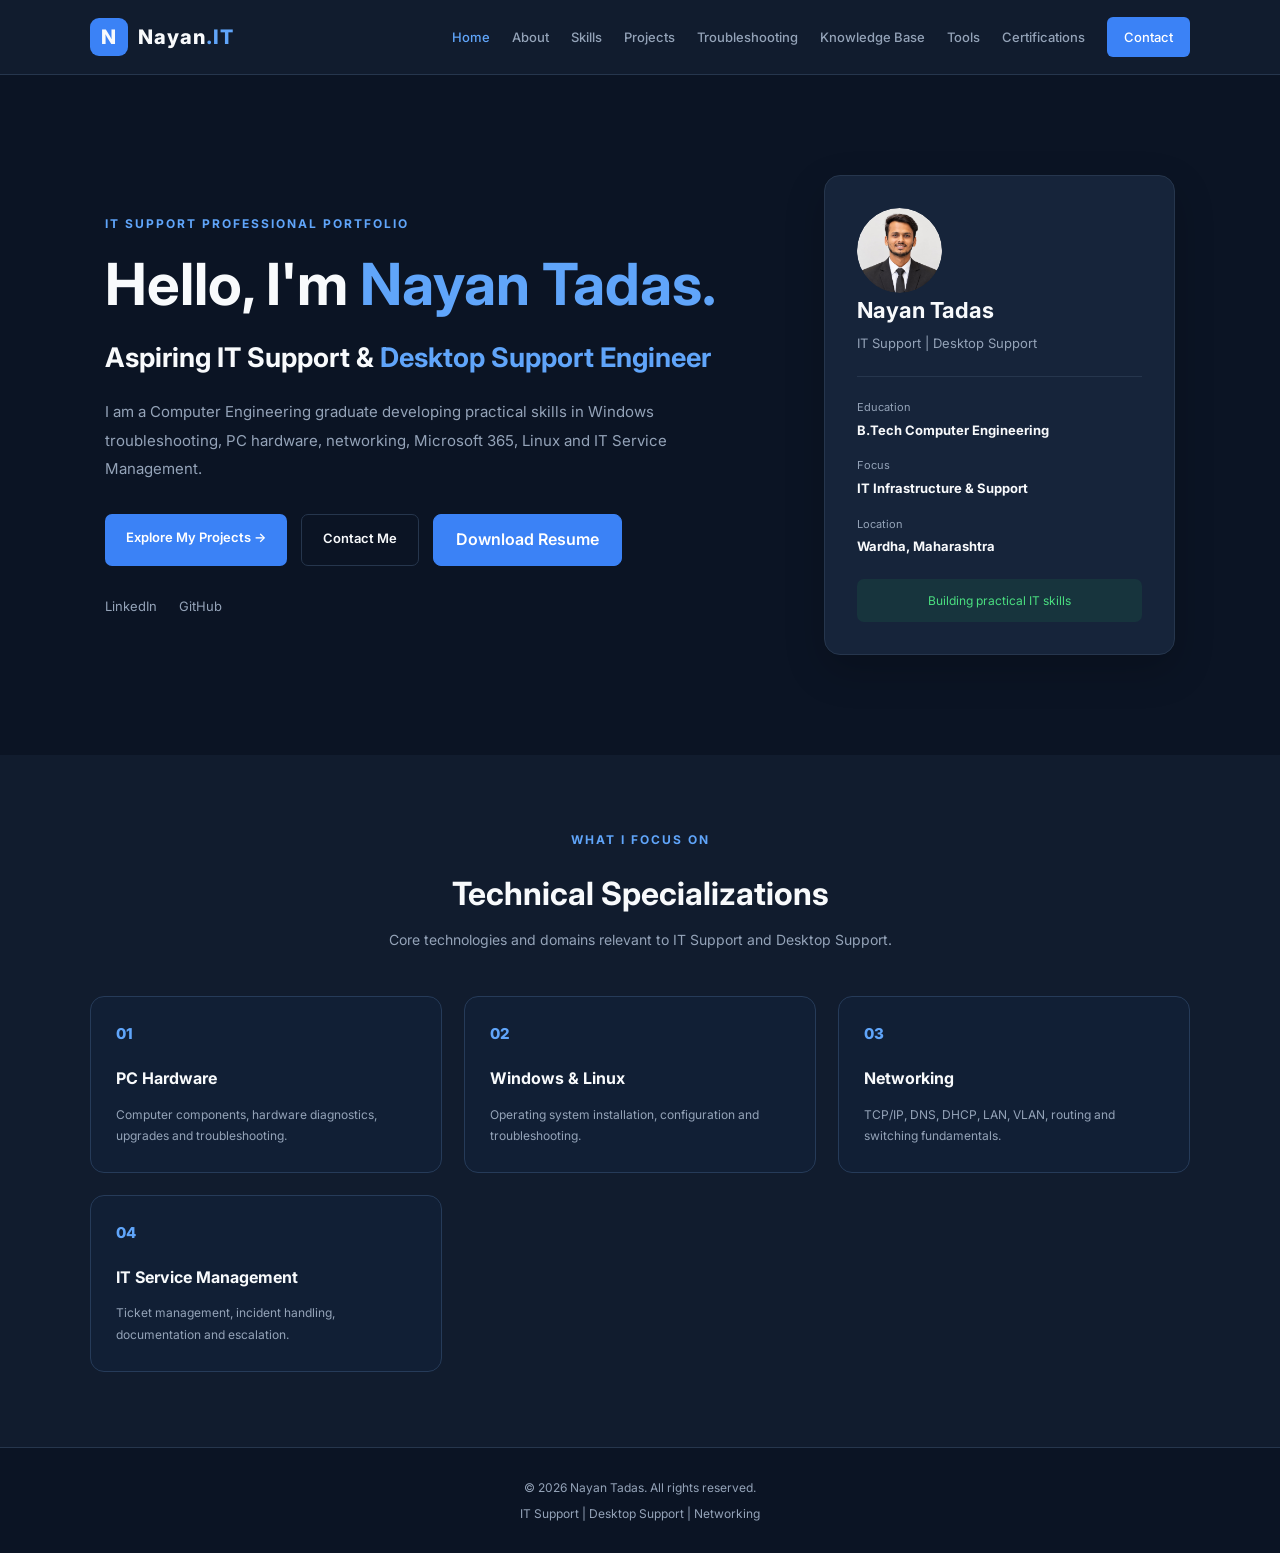
==== HTML/index.html @ 92ddf6c6 "Upload portfolio website pages and source files" ====
<!DOCTYPE html>
<html lang="en">

<head>
    <meta charset="UTF-8">
    <meta name="viewport" content="width=device-width, initial-scale=1.0">

    <meta name="description"
        content="Nayan Tadas - IT Support, Desktop Support and Help Desk portfolio.">

    <title>Nayan Tadas | IT Support Portfolio</title>

    <!-- Website styling -->
    <link rel="stylesheet" href="style.css">

    <!-- Google Fonts -->
    <link rel="preconnect" href="https://fonts.googleapis.com">
    <link rel="preconnect" href="https://fonts.gstatic.com" crossorigin>
    <link href="https://fonts.googleapis.com/css2?family=Inter:wght@400;500;600;700;800&display=swap"
        rel="stylesheet">
</head>

<body>

    <!-- Navigation Bar -->
    <header class="navbar">

        <a href="index.html" class="logo">
            <span class="logo-icon">N</span>
            <span>Nayan<span class="blue-text">.IT</span></span>
        </a>

        <button class="menu-toggle" id="menuToggle"
            aria-label="Open navigation menu"
            aria-expanded="false">
            ☰
        </button>

        <nav class="nav-links" id="navLinks">
            <a href="index.html" class="active">Home</a>
            <a href="about.html">About</a>
            <a href="skills.html">Skills</a>
            <a href="projects.html">Projects</a>
            <a href="troubleshooting.html">Troubleshooting</a>
            <a href="knowledge.html">Knowledge Base</a>
            <a href="tools.html">Tools</a>
            <a href="certifications.html">Certifications</a>
            <a href="contact.html" class="contact-link">Contact</a>
           
        </nav>

    </header>


    <!-- Hero Section -->
    <main>

        <section class="hero">

            <div class="hero-content">

                <p class="eyebrow">
                    IT SUPPORT PROFESSIONAL PORTFOLIO
                </p>

                <h1>
                    Hello, I'm <span class="blue-text">Nayan Tadas.</span>
                </h1>

                <h2>
                    Aspiring IT Support &
                    <span class="blue-text">Desktop Support Engineer</span>
                </h2>

                <p class="hero-description">
                    I am a Computer Engineering graduate developing
                    practical skills in Windows troubleshooting,
                    PC hardware, networking, Microsoft 365, Linux
                    and IT Service Management.
                </p>

                <div class="hero-buttons">

                    <a href="projects.html" class="btn btn-primary">
                        Explore My Projects →
                    </a>

                    <a href="contact.html" class="btn btn-outline">
                        Contact Me
                    </a>

                    <a href="../assets/resume/Nayan-Tadas-IT-Support-Resume.pdf" class="resume-button"
                        download="Nayan-Tadas-IT-Support-Resume.pdf">
                        Download Resume
                    </a>

                </div>

                <div class="social-links">

                    <a href="https://www.linkedin.com/"
                        target="_blank" rel="noopener noreferrer">
                        LinkedIn
                    </a>

                    <a href="https://github.com/"
                        target="_blank" rel="noopener noreferrer">
                        GitHub
                    </a>

                </div>

            </div>


            <!-- Professional Profile Card -->
            <div class="profile-card">

            <div class="profile-avatar">
                <img src="../assets/images/nayan-profile.jpg" alt="Nayan Tadas" class="profile-photo">
            </div>
                <h3>Nayan Tadas</h3>

                <p>IT Support | Desktop Support</p>

                <div class="profile-divider"></div>

                <div class="profile-detail">
                    <span>Education</span>
                    <strong>B.Tech Computer Engineering</strong>
                </div>

                <div class="profile-detail">
                    <span>Focus</span>
                    <strong>IT Infrastructure & Support</strong>
                </div>

                <div class="profile-detail">
                    <span>Location</span>
                    <strong>Wardha, Maharashtra</strong>
                </div>

                <div class="availability">
                    Building practical IT skills
                </div>

            </div>

        </section>


        <!-- Technical Specialization -->
        <section class="specialization">

            <div class="section-heading">
                <p class="eyebrow">WHAT I FOCUS ON</p>
                <h2>Technical Specializations</h2>
                <p>
                    Core technologies and domains relevant to
                    IT Support and Desktop Support.
                </p>
            </div>

            <div class="skills-grid">

                <article class="skill-card">
                    <div class="card-icon">01</div>
                    <h3>PC Hardware</h3>
                    <p>
                        Computer components, hardware diagnostics,
                        upgrades and troubleshooting.
                    </p>
                </article>

                <article class="skill-card">
                    <div class="card-icon">02</div>
                    <h3>Windows & Linux</h3>
                    <p>
                        Operating system installation,
                        configuration and troubleshooting.
                    </p>
                </article>

                <article class="skill-card">
                    <div class="card-icon">03</div>
                    <h3>Networking</h3>
                    <p>
                        TCP/IP, DNS, DHCP, LAN, VLAN,
                        routing and switching fundamentals.
                    </p>
                </article>

                <article class="skill-card">
                    <div class="card-icon">04</div>
                    <h3>IT Service Management</h3>
                    <p>
                        Ticket management, incident handling,
                        documentation and escalation.
                    </p>
                </article>

            </div>

        </section>

    </main>


    <!-- Footer -->
    <footer class="footer">

        <p>
            © <span id="currentYear"></span> Nayan Tadas.
            All rights reserved.
        </p>

        <p>IT Support | Desktop Support | Networking</p>

    </footer>


    <!-- JavaScript -->
    <script src="main.js"></script>

</body>
</html>
---- HTML/style.css ----
/* =================================
   1. GLOBAL SETTINGS
================================= */

* {
    margin: 0;
    padding: 0;
    box-sizing: border-box;
}

:root {
    --background: #0B1424;
    --surface: #111C2E;
    --card: #16243A;
    --primary: #3B82F6;
    --light-blue: #60A5FA;
    --text: #F8FAFC;
    --secondary-text: #94A3B8;
    --border: #26364D;
}

html {
    scroll-behavior: smooth;
}

body {
    background: var(--background);
    color: var(--text);
    font-family: 'Inter', sans-serif;
    line-height: 1.6;
}

a {
    text-decoration: none;
    color: inherit;
}

.blue-text {
    color: var(--light-blue);
}


/* =================================
   2. NAVIGATION BAR
================================= */

.navbar {
    min-height: 75px;
    padding: 15px 7%;
    display: flex;
    align-items: center;
    justify-content: space-between;
    background: var(--surface);
    border-bottom: 1px solid var(--border);
    position: sticky;
    top: 0;
    z-index: 1000;
}

.logo {
    display: flex;
    align-items: center;
    gap: 10px;
    font-size: 20px;
    font-weight: 800;
    letter-spacing: 1px;
}

.logo-icon {
    background: var(--primary);
    width: 38px;
    height: 38px;
    display: grid;
    place-items: center;
    border-radius: 9px;
}

.nav-links {
    display: flex;
    align-items: center;
    gap: 22px;
}

.nav-links a {
    font-size: 13px;
    font-weight: 500;
    color: var(--secondary-text);
    transition: 0.3s;
}

.nav-links a:hover,
.nav-links a.active {
    color: var(--light-blue);
}

.contact-link {
    background: var(--primary);
    color: white !important;
    padding: 10px 17px;
    border-radius: 6px;
}

.menu-toggle {
    display: none;
    background: transparent;
    border: 1px solid var(--border);
    color: white;
    padding: 7px 11px;
    font-size: 22px;
    cursor: pointer;
}


/* =================================
   3. HERO SECTION
================================= */

.hero {
    max-width: 1250px;
    margin: auto;
    padding: 100px 7%;
    min-height: 580px;
    display: grid;
    grid-template-columns: 1.5fr 0.8fr;
    align-items: center;
    gap: 60px;
}

.eyebrow {
    color: var(--light-blue);
    font-size: 12px;
    font-weight: 700;
    letter-spacing: 2px;
    margin-bottom: 18px;
}

.hero h1 {
    font-size: clamp(35px, 5vw, 58px);
    line-height: 1.15;
    margin-bottom: 20px;
}

.hero h2 {
    font-size: clamp(19px, 2.5vw, 27px);
    line-height: 1.5;
    margin-bottom: 20px;
}

.hero-description {
    color: var(--secondary-text);
    max-width: 600px;
    font-size: 15px;
    line-height: 1.9;
}

.hero-buttons {
    display: flex;
    flex-wrap: wrap;
    gap: 14px;
    margin-top: 30px;
}

.btn {
    padding: 13px 21px;
    border-radius: 7px;
    font-size: 13px;
    font-weight: 600;
    transition: 0.3s;
}

.btn-primary {
    background: var(--primary);
    color: white;
}

.btn-primary:hover {
    background: #2563EB;
    transform: translateY(-2px);
}

.btn-outline {
    border: 1px solid var(--border);
    color: var(--text);
}

.btn-outline:hover {
    border-color: var(--primary);
    color: var(--light-blue);
}

.social-links {
    display: flex;
    gap: 22px;
    margin-top: 30px;
}

.social-links a {
    font-size: 13px;
    color: var(--secondary-text);
}

.social-links a:hover {
    color: var(--light-blue);
}


/* =================================
   4. PROFILE CARD
================================= */

.profile-card {
    background: var(--card);
    border: 1px solid var(--border);
    padding: 32px;
    border-radius: 16px;
    box-shadow: 0 15px 40px rgba(0, 0, 0, 0.2);
}

.profile-icon {
    width: 85px;
    height: 85px;
    background: linear-gradient(135deg, #2563EB, #1E40AF);
    border-radius: 50%;
    display: grid;
    place-items: center;
    font-size: 26px;
    font-weight: 800;
    margin-bottom: 20px;
}

.profile-card h3 {
    font-size: 22px;
}

.profile-card > p {
    color: var(--secondary-text);
    font-size: 13px;
    margin-top: 5px;
}

.profile-divider {
    height: 1px;
    background: var(--border);
    margin: 22px 0;
}

.profile-detail {
    display: flex;
    flex-direction: column;
    gap: 3px;
    margin-bottom: 17px;
}

.profile-detail span {
    font-size: 11px;
    color: var(--secondary-text);
}

.profile-detail strong {
    font-size: 13px;
}

.availability {
    margin-top: 22px;
    padding: 12px;
    background: rgba(34, 197, 94, 0.1);
    color: #4ADE80;
    border-radius: 7px;
    font-size: 12px;
    text-align: center;
}


/* =================================
   5. SPECIALIZATION SECTION
================================= */

.specialization {
    padding: 75px 7%;
    background: var(--surface);
}

.section-heading {
    text-align: center;
    margin-bottom: 45px;
}

.section-heading h2 {
    font-size: 32px;
    margin-bottom: 10px;
}

.section-heading > p:last-child {
    color: var(--secondary-text);
    font-size: 14px;
}

.skills-grid {
    max-width: 1150px;
    margin: auto;
    display: grid;
    grid-template-columns: repeat(4, 1fr);
    gap: 20px;
}

.skill-card {
    background: var(--card);
    border: 1px solid var(--border);
    padding: 25px;
    border-radius: 12px;
    transition: 0.3s;
}

.skill-card:hover {
    border-color: var(--primary);
    transform: translateY(-5px);
}

.card-icon {
    color: var(--light-blue);
    font-size: 15px;
    font-weight: 800;
    margin-bottom: 20px;
}

.skill-card h3 {
    font-size: 16px;
    margin-bottom: 12px;
}

.skill-card p {
    font-size: 12px;
    color: var(--secondary-text);
    line-height: 1.8;
}


/* =================================
   6. FOOTER
================================= */

.footer {
    padding: 30px 7%;
    text-align: center;
    border-top: 1px solid var(--border);
    color: var(--secondary-text);
    font-size: 12px;
}

.footer p + p {
    margin-top: 7px;
}


/* =================================
   7. MOBILE RESPONSIVENESS
================================= */

@media (max-width: 1000px) {

    .nav-links {
        gap: 12px;
    }

    .nav-links a {
        font-size: 11px;
    }

    .hero {
        gap: 30px;
    }

    .skills-grid {
        grid-template-columns: repeat(2, 1fr);
    }
}


@media (max-width: 767px) {

    .navbar {
        padding: 13px 5%;
    }

    .menu-toggle {
        display: block;
    }

    .nav-links {
        display: none;
        position: absolute;
        top: 75px;
        left: 0;
        width: 100%;
        background: var(--surface);
        padding: 20px 5%;
        flex-direction: column;
        align-items: flex-start;
        border-bottom: 1px solid var(--border);
        gap: 18px;
    }

    .nav-links.show {
        display: flex;
    }

    .hero {
        grid-template-columns: 1fr;
        padding: 65px 6%;
    }

    .profile-card {
        max-width: 450px;
    }

    .specialization {
        padding: 60px 6%;
    }

    .section-heading h2 {
        font-size: 26px;
    }

    .skills-grid {
        grid-template-columns: 1fr;
    }

    .hero-buttons {
        flex-direction: column;
        align-items: flex-start;
    }

    .btn {
        text-align: center;
    }

}









/* =========================
   ABOUT PAGE
========================= */

.about-page {
    width: min(1100px, 90%);
    margin: 0 auto;
    padding: 65px 0;
}

.about-heading {
    text-align: center;
    margin-bottom: 45px;
}

.section-label {
    color: #60a5fa;
    font-size: 13px;
    font-weight: 700;
    letter-spacing: 3px;
    margin-bottom: 12px;
}

.about-heading h1 {
    font-size: clamp(34px, 5vw, 48px);
    margin-bottom: 12px;
}

.about-heading > p:last-child {
    color: #aab8cc;
    line-height: 1.7;
}

.about-content {
    display: grid;
    grid-template-columns: 1.2fr 0.8fr;
    gap: 24px;
}

.about-card {
    background: #111f35;
    border: 1px solid #263b59;
    border-radius: 14px;
    padding: 28px;
    margin-bottom: 24px;
}

.about-card h2 {
    font-size: 22px;
    margin-bottom: 20px;
    color: #f1f5f9;
}

.about-card p {
    color: #aab8cc;
    font-size: 15px;
    line-height: 1.8;
    margin-bottom: 14px;
}

.timeline-item {
    display: flex;
    gap: 14px;
    margin-bottom: 25px;
}

.timeline-dot {
    width: 11px;
    height: 11px;
    min-width: 11px;
    background: #3b82f6;
    border-radius: 50%;
    margin-top: 7px;
}

.timeline-item h3 {
    color: #e2e8f0;
    font-size: 16px;
    margin-bottom: 6px;
}

.timeline-item p {
    margin-bottom: 5px;
    font-size: 14px;
}

.career-card {
    margin-top: 4px;
}

.interest-list {
    display: flex;
    flex-wrap: wrap;
    gap: 12px;
}

.interest-list span {
    background: #172d4c;
    color: #93c5fd;
    border: 1px solid #31537e;
    padding: 9px 15px;
    border-radius: 20px;
    font-size: 13px;
}

@media (max-width: 768px) {
    .about-content {
        grid-template-columns: 1fr;
    }

    .about-page {
        padding: 40px 0;
    }

    .about-card {
        padding: 22px;
    }
}





/* =========================
   TECHNICAL SKILLS PAGE
========================= */

.skills-page {
    width: min(1100px, 90%);
    margin: 0 auto;
    padding: 65px 0;
}

.skills-heading {
    text-align: center;
    margin-bottom: 45px;
}

.skills-heading h1 {
    font-size: clamp(34px, 5vw, 48px);
    margin-bottom: 12px;
}

.skills-heading > p:last-child {
    color: #aab8cc;
    line-height: 1.7;
}

.skills-grid {
    display: grid;
    grid-template-columns: repeat(3, 1fr);
    gap: 22px;
}

.skill-card {
    background: #111f35;
    border: 1px solid #263b59;
    border-radius: 14px;
    padding: 25px;
    transition: transform 0.25s ease,
                border-color 0.25s ease;
}

.skill-card:hover {
    transform: translateY(-5px);
    border-color: #3b82f6;
}

.skill-icon {
    width: 42px;
    height: 42px;
    display: flex;
    align-items: center;
    justify-content: center;
    background: #1d3b63;
    color: #93c5fd;
    border-radius: 10px;
    font-weight: 700;
    margin-bottom: 18px;
}

.skill-card h2 {
    color: #f1f5f9;
    font-size: 19px;
    margin-bottom: 18px;
}

.skill-card ul {
    list-style: none;
    padding: 0;
    margin: 0;
}

.skill-card li {
    color: #aab8cc;
    font-size: 14px;
    line-height: 1.6;
    padding: 9px 0;
    border-bottom: 1px solid #263b59;
}

.skill-card li:last-child {
    border-bottom: none;
}

.additional-skills {
    margin-top: 45px;
    background: #111f35;
    border: 1px solid #263b59;
    border-radius: 14px;
    padding: 28px;
}

.additional-skills h2 {
    color: #f1f5f9;
    font-size: 22px;
    margin-bottom: 22px;
}

@media (max-width: 900px) {
    .skills-grid {
        grid-template-columns: repeat(2, 1fr);
    }
}

@media (max-width: 600px) {
    .skills-grid {
        grid-template-columns: 1fr;
    }

    .skills-page {
        padding: 40px 0;
    }

    .skill-card {
        padding: 22px;
    }
}






/* =========================
   PROJECTS & LABS PAGE
========================= */

.projects-page {
    width: min(1100px, 90%);
    margin: 0 auto;
    padding: 65px 0;
}

.projects-heading {
    text-align: center;
    margin-bottom: 45px;
}

.projects-heading h1 {
    font-size: clamp(34px, 5vw, 48px);
    margin-bottom: 12px;
}

.projects-heading > p:last-child {
    color: #aab8cc;
    line-height: 1.7;
}

.projects-grid {
    display: grid;
    grid-template-columns: repeat(2, 1fr);
    gap: 24px;
}

.project-card {
    background: #111f35;
    border: 1px solid #263b59;
    border-radius: 14px;
    padding: 28px;
    transition: transform 0.25s ease,
                border-color 0.25s ease;
}

.project-card:hover {
    transform: translateY(-5px);
    border-color: #3b82f6;
}

.project-top {
    display: flex;
    justify-content: space-between;
    align-items: center;
    gap: 10px;
    margin-bottom: 22px;
}

.project-number {
    color: #60a5fa;
    font-size: 14px;
    font-weight: 700;
}

.project-type {
    color: #93c5fd;
    background: #1d3b63;
    border: 1px solid #31537e;
    border-radius: 20px;
    padding: 6px 12px;
    font-size: 12px;
}

.project-card h2 {
    color: #f1f5f9;
    font-size: 21px;
    line-height: 1.4;
    margin-bottom: 14px;
}

.project-card p {
    color: #aab8cc;
    font-size: 14px;
    line-height: 1.8;
    margin-bottom: 20px;
}

.project-card h3 {
    color: #e2e8f0;
    font-size: 15px;
    margin-bottom: 10px;
}

.project-card ul {
    padding-left: 20px;
    margin-bottom: 22px;
}

.project-card li {
    color: #aab8cc;
    font-size: 14px;
    line-height: 1.8;
    margin-bottom: 5px;
}

.project-tags {
    display: flex;
    flex-wrap: wrap;
    gap: 9px;
    padding-top: 18px;
    border-top: 1px solid #263b59;
}

.project-tags span {
    color: #93c5fd;
    background: #172d4c;
    border: 1px solid #31537e;
    border-radius: 6px;
    padding: 7px 10px;
    font-size: 12px;
}

.projects-note {
    margin-top: 35px;
    padding: 28px;
    background: #111f35;
    border: 1px solid #263b59;
    border-radius: 14px;
}

.projects-note h2 {
    color: #f1f5f9;
    font-size: 21px;
    margin-bottom: 12px;
}

.projects-note p {
    color: #aab8cc;
    font-size: 14px;
    line-height: 1.8;
}

@media (max-width: 768px) {
    .projects-grid {
        grid-template-columns: 1fr;
    }

    .projects-page {
        padding: 40px 0;
    }

    .project-card {
        padding: 22px;
    }
}





/* =========================
   TROUBLESHOOTING PAGE
========================= */

.troubleshooting-page {
    width: min(1100px, 90%);
    margin: 0 auto;
    padding: 65px 0;
}

.trouble-heading {
    text-align: center;
    margin-bottom: 45px;
}

.trouble-heading h1 {
    font-size: clamp(32px, 5vw, 46px);
    margin-bottom: 12px;
}

.trouble-heading > p:last-child {
    color: #aab8cc;
    line-height: 1.7;
}

.trouble-grid {
    display: grid;
    grid-template-columns: repeat(2, 1fr);
    gap: 24px;
}

.trouble-card {
    background: #111f35;
    border: 1px solid #263b59;
    border-radius: 14px;
    padding: 27px;
    transition: transform 0.25s ease,
                border-color 0.25s ease;
}

.trouble-card:hover {
    transform: translateY(-5px);
    border-color: #3b82f6;
}

.trouble-top {
    display: flex;
    align-items: center;
    justify-content: space-between;
    gap: 10px;
    margin-bottom: 22px;
}

.trouble-number {
    color: #60a5fa;
    font-weight: 700;
    font-size: 14px;
}

.trouble-category {
    color: #93c5fd;
    background: #1d3b63;
    border: 1px solid #31537e;
    border-radius: 20px;
    padding: 6px 12px;
    font-size: 12px;
}

.trouble-card h2 {
    color: #f1f5f9;
    font-size: 21px;
    margin-bottom: 17px;
    line-height: 1.4;
}

.trouble-card p {
    color: #aab8cc;
    font-size: 14px;
    line-height: 1.8;
    margin-bottom: 14px;
}

.trouble-card strong {
    color: #e2e8f0;
}

.trouble-card h3 {
    color: #e2e8f0;
    font-size: 15px;
    margin: 22px 0 12px;
}

.trouble-card ol {
    padding-left: 20px;
    margin-bottom: 22px;
}

.trouble-card li {
    color: #aab8cc;
    font-size: 14px;
    line-height: 1.8;
    margin-bottom: 7px;
}

.command-box {
    display: flex;
    flex-wrap: wrap;
    align-items: center;
    gap: 10px;
    padding: 14px;
    background: #0b1729;
    border: 1px solid #263b59;
    border-radius: 8px;
}

.command-box span {
    width: 100%;
    color: #93c5fd;
    font-size: 12px;
    font-weight: 600;
}

.command-box code {
    color: #86efac;
    font-size: 13px;
    overflow-wrap: anywhere;
}

.trouble-method {
    margin-top: 38px;
    padding: 28px;
    background: #111f35;
    border: 1px solid #263b59;
    border-radius: 14px;
}

.trouble-method h2 {
    color: #f1f5f9;
    font-size: 22px;
    margin-bottom: 12px;
}

.trouble-method p {
    color: #aab8cc;
    font-size: 14px;
    line-height: 1.8;
    margin-bottom: 22px;
}

.method-steps {
    display: flex;
    flex-wrap: wrap;
    gap: 12px;
}

.method-steps span {
    color: #93c5fd;
    background: #172d4c;
    border: 1px solid #31537e;
    border-radius: 8px;
    padding: 11px 14px;
    font-size: 13px;
}

@media (max-width: 768px) {
    .trouble-grid {
        grid-template-columns: 1fr;
    }

    .troubleshooting-page {
        padding: 40px 0;
    }

    .trouble-card {
        padding: 22px;
    }
}





/* =========================
   KNOWLEDGE BASE PAGE
========================= */

.knowledge-page {
    width: min(1100px, 90%);
    margin: 0 auto;
    padding: 65px 0;
}

.knowledge-heading {
    text-align: center;
    margin-bottom: 45px;
}

.knowledge-heading h1 {
    font-size: clamp(34px, 5vw, 48px);
    margin-bottom: 12px;
}

.knowledge-heading > p:last-child {
    color: #aab8cc;
    line-height: 1.7;
}

.knowledge-section {
    background: #111f35;
    border: 1px solid #263b59;
    border-radius: 14px;
    padding: 26px;
    margin-bottom: 25px;
}

.knowledge-section-heading {
    display: flex;
    align-items: center;
    gap: 15px;
    margin-bottom: 22px;
}

.knowledge-number {
    display: flex;
    align-items: center;
    justify-content: center;
    min-width: 40px;
    height: 40px;
    background: #1d3b63;
    color: #93c5fd;
    border-radius: 9px;
    font-weight: 700;
    font-size: 13px;
}

.knowledge-section-heading h2 {
    color: #f1f5f9;
    font-size: 21px;
}

.knowledge-table-wrapper {
    width: 100%;
    overflow-x: auto;
    border: 1px solid #263b59;
    border-radius: 9px;
}

.knowledge-table {
    width: 100%;
    min-width: 500px;
    border-collapse: collapse;
    text-align: left;
}

.knowledge-table th {
    background: #172d4c;
    color: #93c5fd;
    font-size: 13px;
    font-weight: 600;
    padding: 15px;
}

.knowledge-table td {
    color: #b8c5d8;
    font-size: 13px;
    padding: 14px 15px;
    border-top: 1px solid #263b59;
    line-height: 1.6;
}

.knowledge-table td code {
    color: #86efac;
    font-size: 12px;
    overflow-wrap: anywhere;
}

.knowledge-table tbody tr:hover {
    background: #172d4c;
}

.knowledge-note {
    color: #93c5fd;
    font-size: 12px;
    line-height: 1.7;
    margin-top: 14px;
}

.fundamentals-grid {
    display: grid;
    grid-template-columns: repeat(3, 1fr);
    gap: 15px;
}

.fundamental-card {
    background: #172d4c;
    border: 1px solid #31537e;
    border-radius: 9px;
    padding: 18px;
}

.fundamental-card h3 {
    color: #93c5fd;
    font-size: 15px;
    margin-bottom: 10px;
}

.fundamental-card p {
    color: #aab8cc;
    font-size: 13px;
    line-height: 1.7;
}

@media (max-width: 768px) {
    .knowledge-page {
        padding: 40px 0;
    }

    .knowledge-section {
        padding: 18px;
    }

    .fundamentals-grid {
        grid-template-columns: repeat(2, 1fr);
    }

    .knowledge-section-heading h2 {
        font-size: 18px;
    }
}

@media (max-width: 480px) {
    .fundamentals-grid {
        grid-template-columns: 1fr;
    }
}





/* =========================
   CONTACT PAGE
========================= */

.contact-page {
    width: min(1100px, 90%);
    margin: 0 auto;
    padding: 65px 0;
}

.contact-heading {
    text-align: center;
    margin-bottom: 45px;
}

.contact-heading h1 {
    font-size: clamp(34px, 5vw, 48px);
    margin-bottom: 12px;
}

.contact-heading > p:last-child {
    color: #aab8cc;
    line-height: 1.8;
    max-width: 650px;
    margin: 0 auto;
}

.contact-layout {
    display: grid;
    grid-template-columns: 0.85fr 1.15fr;
    gap: 25px;
    align-items: start;
}

.contact-info,
.contact-form-card {
    background: #111f35;
    border: 1px solid #263b59;
    border-radius: 14px;
    padding: 28px;
}

.contact-info h2,
.contact-form-card h2 {
    color: #f1f5f9;
    font-size: 22px;
    margin-bottom: 12px;
}

.contact-intro {
    color: #aab8cc;
    font-size: 14px;
    line-height: 1.7;
    margin-bottom: 25px;
}

.contact-item {
    display: flex;
    align-items: center;
    gap: 15px;
    margin-bottom: 22px;
}

.contact-icon {
    display: flex;
    align-items: center;
    justify-content: center;
    min-width: 42px;
    height: 42px;
    border-radius: 9px;
    background: #1d3b63;
    color: #93c5fd;
    font-size: 14px;
    font-weight: 700;
}

.contact-item h3 {
    color: #e2e8f0;
    font-size: 14px;
    margin-bottom: 5px;
}

.contact-item a,
.contact-item p {
    color: #aab8cc;
    font-size: 13px;
    line-height: 1.6;
    overflow-wrap: anywhere;
}

.contact-item a:hover {
    color: #60a5fa;
}

.form-group {
    margin-bottom: 18px;
}

.form-group label {
    display: block;
    color: #e2e8f0;
    font-size: 14px;
    margin-bottom: 8px;
}

.form-group input,
.form-group textarea {
    width: 100%;
    padding: 13px 14px;
    background: #0b1729;
    border: 1px solid #31537e;
    border-radius: 8px;
    color: #f1f5f9;
    font-family: inherit;
    font-size: 14px;
    outline: none;
}

.form-group input:focus,
.form-group textarea:focus {
    border-color: #60a5fa;
}

.form-group input::placeholder,
.form-group textarea::placeholder {
    color: #71839e;
}

.form-group textarea {
    resize: vertical;
    min-height: 130px;
}

.send-button {
    width: 100%;
    padding: 14px 20px;
    border: none;
    border-radius: 8px;
    background: #2563eb;
    color: #ffffff;
    font-size: 15px;
    font-weight: 600;
    cursor: pointer;
    transition: background 0.2s ease;
}

.send-button:hover {
    background: #1d4ed8;
}

.form-status {
    color: #93c5fd;
    font-size: 13px;
    line-height: 1.6;
    margin-top: 14px;
}

@media (max-width: 768px) {
    .contact-page {
        padding: 40px 0;
    }

    .contact-layout {
        grid-template-columns: 1fr;
    }

    .contact-info,
    .contact-form-card {
        padding: 22px;
    }
}





/* =================================
   TOOLS & TECHNOLOGIES PAGE
================================= */

.tools-page {
    width: min(1100px, 90%);
    margin: auto;
    padding: 70px 0;
}

.tools-heading {
    text-align: center;
    max-width: 750px;
    margin: 0 auto 65px;
}

.section-label {
    color: #38bdf8;
    font-size: 13px;
    font-weight: 700;
    letter-spacing: 2px;
}

.tools-heading h1 {
    font-size: clamp(32px, 5vw, 46px);
    margin: 15px 0;
    color: #ffffff;
}

.tools-heading h1 span {
    color: #38bdf8;
}

.tools-heading p {
    color: #aab8ca;
    line-height: 1.8;
    font-size: 16px;
}

.tools-section {
    margin-bottom: 55px;
}

.tools-section-heading {
    display: flex;
    align-items: center;
    gap: 18px;
    margin-bottom: 25px;
}

.tools-number {
    min-width: 48px;
    height: 48px;
    display: flex;
    align-items: center;
    justify-content: center;
    border: 1px solid #2563eb;
    border-radius: 12px;
    color: #38bdf8;
    font-weight: 700;
}

.tools-section-heading h2 {
    color: #ffffff;
    font-size: 22px;
    margin: 0 0 6px;
}

.tools-section-heading p {
    color: #94a3b8;
    font-size: 14px;
    margin: 0;
}

.tools-grid {
    display: grid;
    grid-template-columns: repeat(3, minmax(0, 1fr));
    gap: 20px;
}

.tool-card {
    background: #101d30;
    border: 1px solid #24354d;
    border-radius: 14px;
    padding: 25px;
    transition: transform 0.3s ease, border-color 0.3s ease;
}

.tool-card:hover {
    transform: translateY(-5px);
    border-color: #38bdf8;
}

.tool-icon {
    width: 48px;
    height: 48px;
    display: flex;
    align-items: center;
    justify-content: center;
    background: #172e4a;
    color: #38bdf8;
    border-radius: 12px;
    font-size: 15px;
    font-weight: 700;
    margin-bottom: 18px;
}

.tool-card h3 {
    color: #ffffff;
    font-size: 18px;
    margin: 0 0 10px;
}

.tool-card p {
    color: #aab8ca;
    font-size: 14px;
    line-height: 1.7;
    min-height: 70px;
    margin-bottom: 18px;
}

.tool-level {
    display: inline-block;
    color: #7dd3fc;
    background: #12314a;
    border: 1px solid #1e4966;
    border-radius: 20px;
    padding: 6px 11px;
    font-size: 11px;
    font-weight: 600;
}

.tools-note {
    background: #101d30;
    border: 1px solid #24354d;
    border-left: 4px solid #38bdf8;
    border-radius: 12px;
    padding: 28px;
    margin-top: 20px;
}

.tools-note h2 {
    color: #ffffff;
    font-size: 21px;
    margin: 0 0 10px;
}

.tools-note p {
    color: #aab8ca;
    line-height: 1.8;
    margin: 0;
}

/* Responsive Layout */

@media (max-width: 900px) {
    .tools-grid {
        grid-template-columns: repeat(2, minmax(0, 1fr));
    }
}

@media (max-width: 600px) {
    .tools-page {
        padding: 45px 0;
    }

    .tools-heading {
        margin-bottom: 45px;
    }

    .tools-section {
        margin-bottom: 40px;
    }

    .tools-grid {
        grid-template-columns: 1fr;
    }

    .tools-section-heading {
        align-items: flex-start;
        gap: 12px;
    }

    .tools-section-heading h2 {
        font-size: 19px;
    }

    .tool-card p {
        min-height: auto;
    }

    .tools-note {
        padding: 22px;
    }
}



/* =================================
   CERTIFICATIONS PAGE
================================= */

.certifications-page {
    width: min(1100px, 90%);
    margin: auto;
    padding: 70px 0;
}

.certifications-heading {
    max-width: 750px;
    margin: 0 auto 45px;
    text-align: center;
}

.certifications-heading h1 {
    color: #ffffff;
    font-size: clamp(32px, 5vw, 46px);
    margin: 15px 0;
}

.certifications-heading h1 span {
    color: #38bdf8;
}

.certifications-heading p {
    color: #aab8ca;
    line-height: 1.8;
}

.certificate-stats {
    display: grid;
    grid-template-columns: repeat(3, 1fr);
    gap: 18px;
    margin-bottom: 65px;
}

.certificate-stat {
    background: #101d30;
    border: 1px solid #24354d;
    border-radius: 12px;
    text-align: center;
    padding: 22px 12px;
}

.certificate-stat h2 {
    color: #38bdf8;
    font-size: 30px;
    margin: 0 0 7px;
}

.certificate-stat p {
    color: #aab8ca;
    font-size: 14px;
    margin: 0;
}

.certificate-library-heading {
    display: flex;
    justify-content: space-between;
    align-items: center;
    gap: 15px;
    margin-bottom: 25px;
}

.certificate-library-heading h2 {
    color: #ffffff;
    font-size: 25px;
    margin: 0 0 7px;
}

.certificate-library-heading p {
    color: #94a3b8;
    margin: 0;
    font-size: 14px;
}

.certificate-count {
    color: #7dd3fc;
    background: #12314a;
    padding: 9px 14px;
    border-radius: 20px;
    font-size: 12px;
    white-space: nowrap;
}

.certificate-filters {
    display: flex;
    flex-wrap: wrap;
    gap: 10px;
    margin-bottom: 30px;
}

.certificate-filter {
    background: #101d30;
    border: 1px solid #24354d;
    color: #aab8ca;
    padding: 10px 18px;
    border-radius: 25px;
    cursor: pointer;
    font-size: 13px;
    transition: 0.3s;
}

.certificate-filter:hover,
.certificate-filter.active {
    background: #123d5b;
    border-color: #38bdf8;
    color: #7dd3fc;
}

.certificate-grid {
    display: grid;
    grid-template-columns: repeat(3, minmax(0, 1fr));
    gap: 22px;
}

.certificate-card {
    background: #101d30;
    border: 1px solid #24354d;
    border-radius: 14px;
    overflow: hidden;
    transition: transform 0.3s ease, border-color 0.3s ease;
}

.certificate-card:hover {
    transform: translateY(-5px);
    border-color: #38bdf8;
}

.certificate-card[hidden] {
    display: none;
}

.certificate-image {
    height: 190px;
    position: relative;
    background: #ffffff;
    overflow: hidden;
}

.certificate-image img {
    width: 100%;
    height: 100%;
    object-fit: contain;
    display: block;
}

.certificate-status {
    position: absolute;
    top: 12px;
    right: 12px;
    border-radius: 20px;
    padding: 6px 11px;
    font-size: 11px;
    font-weight: 700;
}

.certificate-status.completed {
    color: #86efac;
    background: #123b2b;
    border: 1px solid #226746;
}

.certificate-content {
    padding: 22px;
}

.certificate-category {
    color: #38bdf8;
    font-size: 11px;
    font-weight: 700;
    letter-spacing: 1px;
}

.certificate-content h3 {
    color: #ffffff;
    font-size: 18px;
    line-height: 1.4;
    margin: 10px 0 7px;
}

.certificate-issuer {
    color: #7dd3fc;
    font-size: 13px;
    margin: 0 0 15px;
}

.certificate-description {
    color: #aab8ca;
    font-size: 13px;
    line-height: 1.7;
    min-height: 66px;
    margin-bottom: 18px;
}

.certificate-meta {
    display: flex;
    flex-direction: column;
    gap: 7px;
    color: #94a3b8;
    font-size: 11px;
    padding: 14px 0;
    border-top: 1px solid #24354d;
}

.view-certificate {
    width: 100%;
    padding: 11px;
    border: 1px solid #2584b5;
    border-radius: 8px;
    background: #12314a;
    color: #7dd3fc;
    font-size: 13px;
    font-weight: 600;
    cursor: pointer;
    transition: 0.3s;
}

.view-certificate:hover {
    background: #1b5276;
    color: #ffffff;
}

/* Future placeholders */

.placeholder-card {
    border-style: dashed;
    border-color: #38506a;
}

.placeholder-image {
    height: 190px;
    background: #14253a;
    display: flex;
    flex-direction: column;
    align-items: center;
    justify-content: center;
    border-bottom: 1px solid #24354d;
}

.placeholder-image span {
    color: #38bdf8;
    font-size: 38px;
    font-weight: 700;
}

.placeholder-image p {
    color: #71869f;
    font-size: 12px;
}

.coming-soon {
    display: inline-block;
    color: #fcd38d;
    background: #45351b;
    border: 1px solid #765a25;
    padding: 7px 12px;
    border-radius: 20px;
    font-size: 11px;
    font-weight: 600;
}

/* Current Training */

.current-training {
    display: flex;
    align-items: flex-start;
    gap: 20px;
    background: #101d30;
    border: 1px solid #24354d;
    border-left: 4px solid #38bdf8;
    border-radius: 12px;
    padding: 28px;
    margin-top: 65px;
}

.training-icon {
    min-width: 48px;
    height: 48px;
    display: flex;
    justify-content: center;
    align-items: center;
    background: #172e4a;
    color: #38bdf8;
    border-radius: 12px;
    font-weight: 700;
}

.current-training h2 {
    color: #ffffff;
    font-size: 20px;
    margin: 10px 0;
}

.current-training p {
    color: #aab8ca;
    font-size: 14px;
}

.training-status {
    display: inline-block;
    color: #fcd38d;
    background: #45351b;
    padding: 6px 12px;
    border-radius: 20px;
    font-size: 11px;
}

/* Certificate Preview Modal */

.certificate-modal {
    display: none;
    position: fixed;
    inset: 0;
    z-index: 2000;
    background: rgba(0, 0, 0, 0.88);
    padding: 25px;
    align-items: center;
    justify-content: center;
}

.certificate-modal.show {
    display: flex;
}

.modal-content {
    width: min(950px, 100%);
    max-height: 90vh;
    overflow: auto;
    background: #101d30;
    border: 1px solid #38506a;
    border-radius: 14px;
    padding: 18px;
}

.modal-header {
    display: flex;
    align-items: center;
    justify-content: space-between;
    gap: 15px;
    margin-bottom: 15px;
}

.modal-header h2 {
    color: #ffffff;
    font-size: 18px;
    margin: 0;
}

.modal-close {
    background: transparent;
    border: none;
    color: #ffffff;
    font-size: 30px;
    cursor: pointer;
}

.modal-content img {
    display: block;
    width: 100%;
    max-height: 72vh;
    object-fit: contain;
    background: #ffffff;
    border-radius: 6px;
}

/* Responsive */

@media (max-width: 900px) {
    .certificate-grid {
        grid-template-columns: repeat(2, minmax(0, 1fr));
    }
}

@media (max-width: 600px) {
    .certifications-page {
        padding: 45px 0;
    }

    .certificate-stats {
        gap: 10px;
        margin-bottom: 45px;
    }

    .certificate-stat {
        padding: 17px 7px;
    }

    .certificate-stat h2 {
        font-size: 24px;
    }

    .certificate-stat p {
        font-size: 11px;
    }

    .certificate-grid {
        grid-template-columns: 1fr;
    }

    .certificate-library-heading {
        align-items: flex-start;
        flex-direction: column;
    }

    .certificate-filters {
        gap: 8px;
    }

    .certificate-filter {
        padding: 9px 13px;
    }

    .current-training {
        padding: 20px;
        gap: 13px;
    }

    .current-training h2 {
        font-size: 17px;
    }

    .certificate-modal {
        padding: 12px;
    }
}






/* RESUME BUTTONS */

.resume-actions {
    display: flex;
    flex-wrap: wrap;
    gap: 14px;
    margin-top: 24px;
}

.resume-button {
    display: inline-flex;
    align-items: center;
    justify-content: center;
    padding: 12px 22px;
    background: var(--primary);
    color: #ffffff;
    border: 1px solid var(--primary);
    border-radius: 8px;
    text-decoration: none;
    font-weight: 600;
    transition: 0.3s ease;
}

.resume-button:hover {
    background: transparent;
    color: var(--light-blue);
    transform: translateY(-3px);
}

@media (max-width: 600px) {
    .resume-actions {
        flex-direction: column;
    }

    .resume-button {
        width: 100%;
    }
}




/* PROFILE PASSPORT PHOTO */

.profile-avatar {
    width: 85px;
    height: 85px;
    border-radius: 50%;
    overflow: hidden;
    flex-shrink: 0;
}

.profile-photo {
    width: 100%;
    height: 100%;
    object-fit: cover;
    object-position: center;
    border-radius: 50%;
    display: block;
}
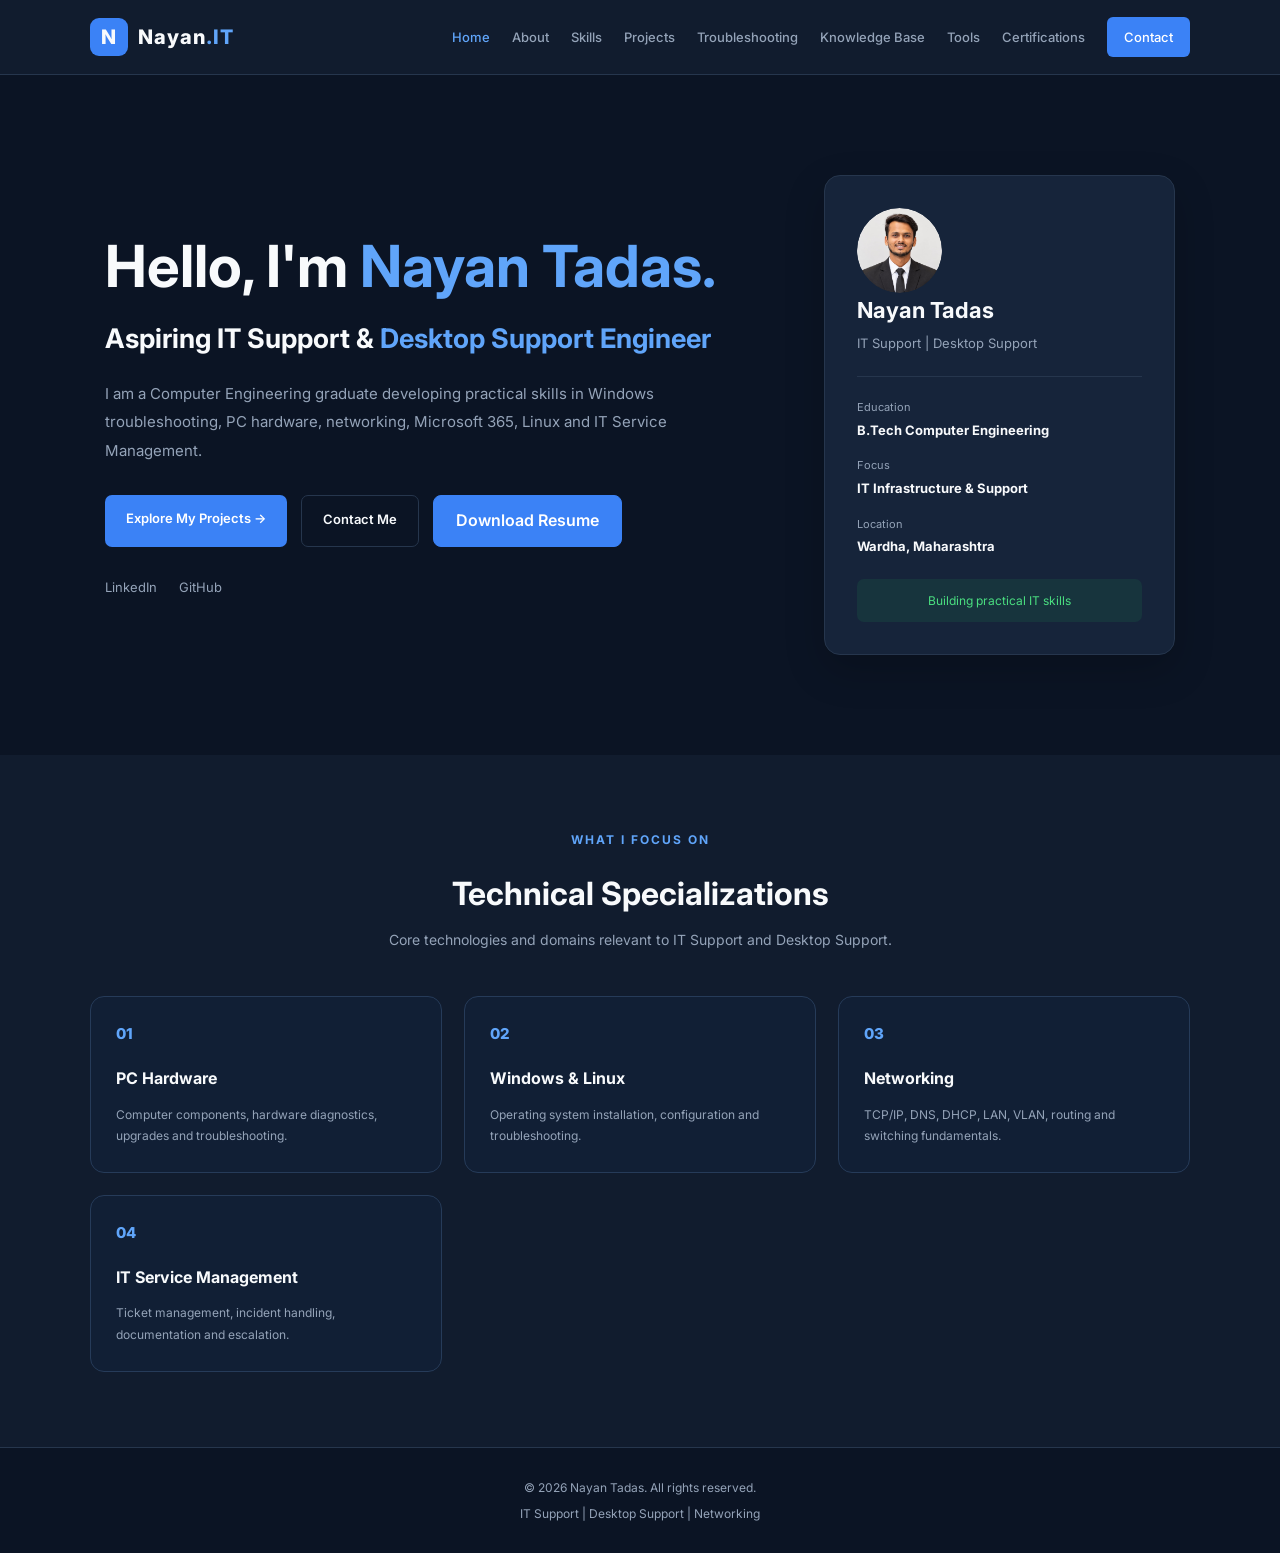
==== commit 534c1acc: "Upadated home page" ====
--- a/HTML/index.html
+++ b/HTML/index.html
@@ -9,8 +9,27 @@
     <meta name="description"
         content="Nayan Tadas - IT Support, Desktop Support and Help Desk portfolio.">
 
+<!-- Author Information -->
+<meta name="author" content="Nayan Tadas">
+
+<!-- Search Engine Indexing -->
+<meta name="robots" content="index, follow">
+
+<!-- Open Graph: Social Media Preview -->
+<meta property="og:type" content="website">
+<meta property="og:title" content="Nayan Tadas | IT Support & Cloud Computing Portfolio">
+<meta property="og:description" content="Explore my IT Support, Desktop Support, Networking and Cloud Computing skills, projects and certifications.">
+<meta property="og:url" content="https://nayantadas07.github.io/nayan-portfolio/">
+<meta property="og:image" content="https://nayantadas07.github.io/nayan-portfolio/assets/images/nayan-profile.jpg">
+
+<!-- Twitter / X Preview -->
+<meta name="twitter:card" content="summary">
+<meta name="twitter:title" content="Nayan Tadas | IT Support Portfolio">
+<meta name="twitter:description" content="IT Support, Networking and Cloud Computing portfolio.">
+<meta name="twitter:image" content="https://nayantadas07.github.io/nayan-portfolio/assets/images/nayan-profile.jpg">
+
     <title>Nayan Tadas | IT Support Portfolio</title>
-
+    <link rel="icon" type="image/svg+xml" href="../assets/images/favicon.svg">
     <!-- Website styling -->
     <link rel="stylesheet" href="style.css">
 
@@ -60,9 +79,7 @@
 
             <div class="hero-content">
 
-                <p class="eyebrow">
-                    IT SUPPORT PROFESSIONAL PORTFOLIO
-                </p>
+                
 
                 <h1>
                     Hello, I'm <span class="blue-text">Nayan Tadas.</span>
